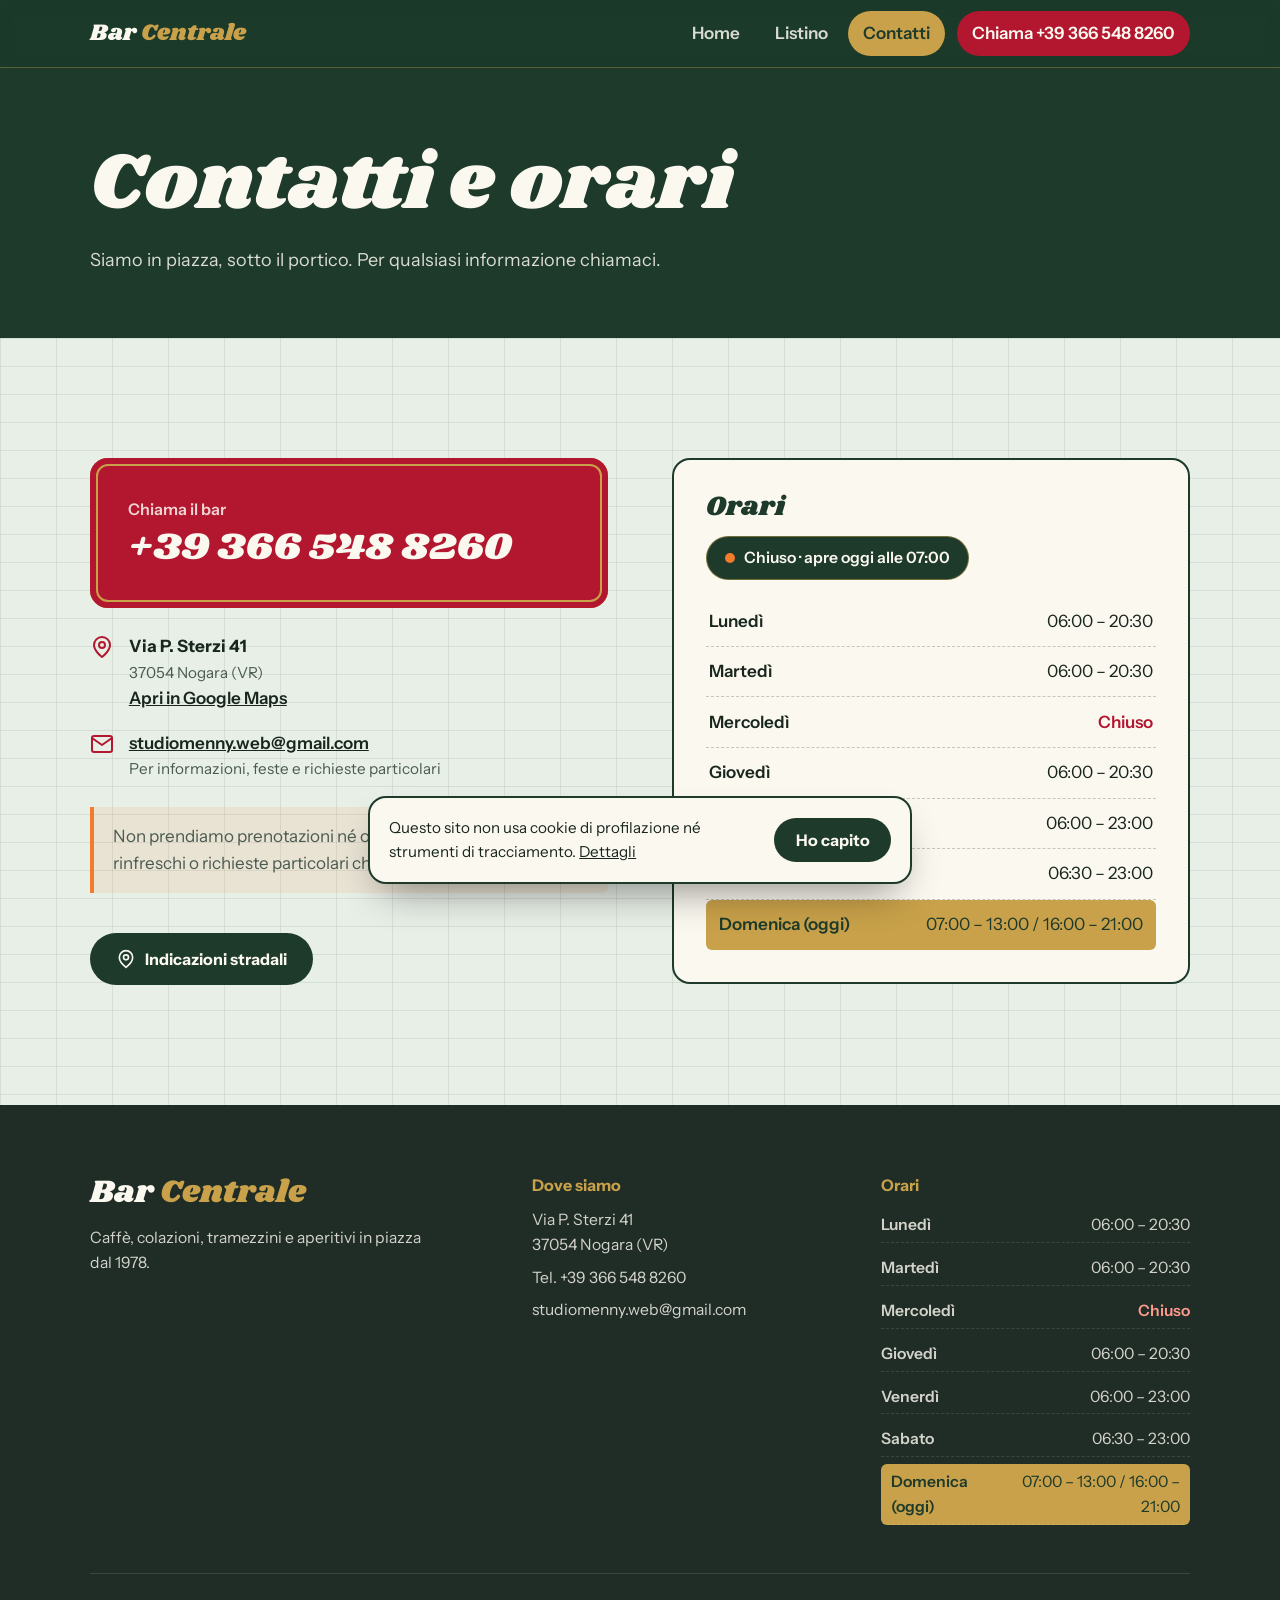
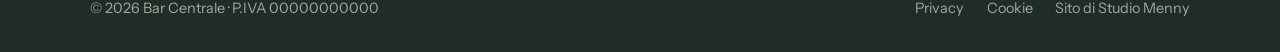
==== contatti.html @ 79d3b490 "Add files via upload" ====
<!DOCTYPE html>
<html lang="it">
<head>
<meta charset="utf-8">
<meta name="viewport" content="width=device-width, initial-scale=1, viewport-fit=cover">
<title>Contatti e orari · Bar Centrale</title>
<meta name="description" content="Telefono, email, indirizzo e orari del Bar Centrale in piazza.">
<meta name="theme-color" content="#1d3a2a">
<meta property="og:title" content="Contatti e orari · Bar Centrale">
<meta property="og:description" content="Telefono, email, indirizzo e orari del Bar Centrale in piazza.">
<meta property="og:type" content="website">
<meta property="og:image" content="img/hero.jpg">
<link rel="icon" href="favicon.svg" type="image/svg+xml">
<link rel="stylesheet" href="css/style.css">
</head>
<body>
<a class="salta" href="#contenuto">Vai al contenuto</a>
<header class="header">
  <div class="wrap">
    <a class="logo" href="index.html" aria-label="Bar Centrale, torna alla home">Bar <span>Centrale</span></a>
    <button class="burger" type="button" aria-label="Apri il menu" aria-expanded="false" aria-controls="nav"><span></span></button>
    <nav class="nav" id="nav" aria-label="Menu principale">
      <ul><li><a href="index.html">Home</a></li><li><a href="menu.html">Listino</a></li><li><a href="contatti.html" aria-current="page">Contatti</a></li><li><a class="nav-chiama" href="tel:+393665488260">Chiama +39 366 548 8260</a></li></ul>
    </nav>
  </div>
</header>
<main id="contenuto">

<section class="testata">
  <div class="wrap">
    <h1>Contatti e orari</h1>
    <p>Siamo in piazza, sotto il portico. Per qualsiasi informazione chiamaci.</p>
  </div>
</section>
<section class="sezione piastrelle">
  <div class="wrap contatti-pagina">
    <div>
      <a class="chiama-grande" href="tel:+393665488260"><small>Chiama il bar</small><strong>+39 366 548 8260</strong></a>
      <ul class="dati">
        <li><svg viewBox="0 0 24 24" fill="none" stroke="currentColor" stroke-width="2" stroke-linecap="round" stroke-linejoin="round" aria-hidden="true"><path d="M20 10c0 6-8 12-8 12s-8-6-8-12a8 8 0 0 1 16 0z"/><circle cx="12" cy="10" r="3"/></svg><div><strong>Via P. Sterzi 41</strong><span>37054 Nogara (VR)</span><a href="https://www.google.com/maps/search/?api=1&amp;query=Via+P.+Sterzi+41+Nogara+VR" target="_blank" rel="noopener">Apri in Google Maps</a></div></li>
        <li><svg viewBox="0 0 24 24" fill="none" stroke="currentColor" stroke-width="2" stroke-linecap="round" stroke-linejoin="round" aria-hidden="true"><rect x="2" y="4" width="20" height="16" rx="2"/><path d="m22 6-10 7L2 6"/></svg><div><a href="mailto:studiomenny.web@gmail.com">studiomenny.web@gmail.com</a><span>Per informazioni, feste e richieste particolari</span></div></li>
      </ul>
      <p class="avviso">Non prendiamo prenotazioni né ordini online: per feste, rinfreschi o richieste particolari chiamaci o passa al bancone.</p>
      <a class="btn btn-verde" href="https://www.google.com/maps/search/?api=1&amp;query=Via+P.+Sterzi+41+Nogara+VR" target="_blank" rel="noopener"><svg viewBox="0 0 24 24" fill="none" stroke="currentColor" stroke-width="2" stroke-linecap="round" stroke-linejoin="round" aria-hidden="true"><path d="M20 10c0 6-8 12-8 12s-8-6-8-12a8 8 0 0 1 16 0z"/><circle cx="12" cy="10" r="3"/></svg> Indicazioni stradali</a>
    </div>
    <div class="orari-box">
      <h3>Orari</h3>
      <p class="stato" data-stato aria-live="polite"></p>
      <ul class="orari" data-orari><li><span>Chiamaci per gli orari</span><span>+39 366 548 8260</span></li></ul>
    </div>
  </div>
</section>
</main>
<footer class="footer">
  <div class="wrap">
    <div class="footer-grid">
      <div>
        <a class="logo" href="index.html">Bar <span>Centrale</span></a>
        <p style="margin-top:1rem;max-width:22rem">Caffè, colazioni, tramezzini e aperitivi in piazza dal 1978.</p>
      </div>
      <div>
        <h3>Dove siamo</h3>
        <ul>
          <li>Via P. Sterzi 41<br>37054 Nogara (VR)</li>
          <li><a href="tel:+393665488260">Tel. +39 366 548 8260</a></li>
          <li><a href="mailto:studiomenny.web@gmail.com">studiomenny.web@gmail.com</a></li>
        </ul>
      </div>
      <div>
        <h3>Orari</h3>
        <ul class="orari" data-orari><li><span>Chiamaci per gli orari</span><span><a href="tel:+393665488260">+39 366 548 8260</a></span></li></ul>
      </div>
    </div>
    <div class="footer-fondo">
      <span>© <span data-anno>2026</span> Bar Centrale · P.IVA 00000000000</span>
      <ul>
        <li><a href="privacy.html">Privacy</a></li>
        <li><a href="cookie.html">Cookie</a></li>
        <li><a href="https://www.studiomenny.it/" target="_blank" rel="noopener">Sito di Studio Menny</a></li>
      </ul>
    </div>
  </div>
</footer>
<div class="cookie" role="region" aria-label="Informativa cookie">
  <p>Questo sito non usa cookie di profilazione né strumenti di tracciamento. <a href="cookie.html">Dettagli</a></p>
  <button class="btn btn-verde" type="button">Ho capito</button>
</div>
<button class="su" type="button" aria-label="Torna in cima alla pagina"><svg viewBox="0 0 24 24" fill="none" stroke="currentColor" stroke-width="2.5" stroke-linecap="round" stroke-linejoin="round" aria-hidden="true"><path d="m18 15-6-6-6 6"/></svg></button>
<script src="js/main.js" defer></script>
</body>
</html>
---- css/style.css ----
/* =========================================================
   BAR CENTRALE — foglio di stile
   Palette: verde bottiglia, piastrella, rosso bitter, spritz, ottone
   ========================================================= */

@font-face { font-family: "Shrikhand"; src: url("../fonts/shrikhand.woff2") format("woff2"); font-weight: 400; font-display: swap; }
@font-face { font-family: "Instrument"; src: url("../fonts/instrument-400.woff2") format("woff2"); font-weight: 400; font-display: swap; }
@font-face { font-family: "Instrument"; src: url("../fonts/instrument-600.woff2") format("woff2"); font-weight: 600; font-display: swap; }
@font-face { font-family: "Instrument"; src: url("../fonts/instrument-700.woff2") format("woff2"); font-weight: 700; font-display: swap; }

:root {
  --verde: #1d3a2a;
  --verde-2: #284d39;
  --lavagna: #1f2d26;
  --piastrella: #e8efe7;
  --fuga: rgba(29, 58, 42, .09);
  --rosso: #b3172f;
  --rosso-scuro: #8c1024;
  --spritz: #f27b2c;
  --ottone: #c9a14a;
  --panna: #fbf8f0;
  --testo: #18261e;
  --testo-2: #4a5a50;
  --display: "Shrikhand", "Georgia", serif;
  --sans: "Instrument", system-ui, -apple-system, "Segoe UI", Roboto, sans-serif;
  --wrap: 1180px;
  --pad: clamp(1.1rem, 4vw, 2.5rem);
  --header-h: 68px;
  --r-s: 6px;
  --r-l: 18px;
}

/* ---------- base ---------- */
*, *::before, *::after { box-sizing: border-box; }
html { -webkit-text-size-adjust: 100%; scroll-behavior: smooth; scroll-padding-top: calc(var(--header-h) + 12px); }
body {
  margin: 0;
  font-family: var(--sans);
  font-size: 1.0625rem;
  line-height: 1.6;
  color: var(--testo);
  background: var(--panna);
  overflow-x: hidden;
  -webkit-font-smoothing: antialiased;
}
body.menu-aperto { overflow: hidden; }
img { max-width: 100%; height: auto; display: block; }
a { color: inherit; }
h1, h2, h3 { margin: 0; line-height: 1.12; font-weight: 400; }
h2 { font-family: var(--display); font-size: clamp(2rem, 5.5vw, 3.4rem); color: var(--verde); letter-spacing: .005em; }
h3 { font-weight: 700; font-size: 1.15rem; }
p { margin: 0 0 1em; }
.wrap { width: 100%; max-width: var(--wrap); margin-inline: auto; padding-inline: var(--pad); }
.sezione { padding-block: clamp(4rem, 10vw, 7.5rem); }
.intro-sezione { max-width: 38rem; margin-bottom: clamp(2rem, 5vw, 3.5rem); }
.intro-sezione p { color: var(--testo-2); font-size: 1.125rem; margin-top: .9rem; }
.salta { position: absolute; left: -999px; top: 0; background: var(--ottone); color: var(--verde); padding: .7rem 1rem; z-index: 200; font-weight: 700; }
.salta:focus { left: 1rem; top: 1rem; }
:focus-visible { outline: 3px solid var(--spritz); outline-offset: 3px; border-radius: 3px; }
.visually-hidden { position: absolute !important; width: 1px; height: 1px; overflow: hidden; clip: rect(0 0 0 0); white-space: nowrap; }

/* pareti piastrellate */
.piastrelle {
  background-color: var(--piastrella);
  background-image:
    linear-gradient(var(--fuga) 1px, transparent 1px),
    linear-gradient(90deg, var(--fuga) 1px, transparent 1px);
  background-size: 56px 28px;
}

/* ---------- bottoni ---------- */
.btn {
  display: inline-flex; align-items: center; justify-content: center; gap: .55rem;
  min-height: 52px; padding: .8rem 1.5rem;
  font: 700 1rem/1 var(--sans); text-decoration: none;
  border: 2px solid transparent; border-radius: 999px; cursor: pointer;
  transition: transform .2s ease, background-color .2s ease, color .2s ease;
}
.btn svg { width: 20px; height: 20px; flex: none; }
.btn:active { transform: scale(.97); }
.btn-rosso { background: var(--rosso); color: var(--panna); }
.btn-rosso:hover { background: var(--rosso-scuro); }
.btn-chiaro { border-color: rgba(251, 248, 240, .7); color: var(--panna); }
.btn-chiaro:hover { background: var(--panna); color: var(--verde); }
.btn-verde { background: var(--verde); color: var(--panna); }
.btn-verde:hover { background: var(--verde-2); }

/* ---------- header ---------- */
.header {
  position: fixed; inset: 0 0 auto 0; z-index: 100;
  height: var(--header-h);
  background: rgba(29, 58, 42, .92);
  -webkit-backdrop-filter: saturate(140%) blur(10px);
  backdrop-filter: saturate(140%) blur(10px);
  color: var(--panna);
  border-bottom: 1px solid rgba(201, 161, 74, .35);
}
.header .wrap { height: 100%; display: flex; align-items: center; justify-content: space-between; gap: 1rem; }
.logo { font-family: var(--display); font-size: 1.45rem; text-decoration: none; color: var(--panna); white-space: nowrap; line-height: 1; }
.logo span { color: var(--ottone); }
.nav ul { list-style: none; margin: 0; padding: 0; display: flex; align-items: center; gap: .3rem; }
.nav a {
  display: block; padding: .55rem .95rem; border-radius: 999px;
  text-decoration: none; font-weight: 600; color: var(--panna); opacity: .85;
  transition: opacity .2s, background-color .2s;
}
.nav a:hover { opacity: 1; background: rgba(251, 248, 240, .1); }
.nav a[aria-current="page"] { opacity: 1; background: var(--ottone); color: var(--verde); }
.nav .nav-chiama { background: var(--rosso); opacity: 1; margin-left: .4rem; }
.nav .nav-chiama:hover { background: var(--rosso-scuro); }
.burger {
  display: none; width: 48px; height: 48px; margin-right: -8px;
  background: none; border: 0; cursor: pointer; color: var(--panna); position: relative;
}
.burger span, .burger::before, .burger::after {
  content: ""; position: absolute; left: 13px; width: 22px; height: 2px; background: currentColor;
  border-radius: 2px; transition: transform .25s ease, opacity .2s;
}
.burger::before { top: 17px; } .burger span { top: 23px; } .burger::after { top: 29px; }
.header.aperto .burger::before { transform: translateY(6px) rotate(45deg); }
.header.aperto .burger span { opacity: 0; }
.header.aperto .burger::after { transform: translateY(-6px) rotate(-45deg); }

@media (max-width: 860px) {
  .burger { display: block; }
  .nav {
    position: fixed; top: var(--header-h); left: 0; right: 0;
    height: calc(100vh - var(--header-h));
    height: calc(100dvh - var(--header-h));
    background: var(--verde); overflow-y: auto;
    padding: 1.5rem var(--pad) 3rem;
    visibility: hidden; opacity: 0; transform: translateY(-8px);
    transition: opacity .25s ease, transform .25s ease, visibility 0s linear .25s;
  }
  .header.aperto .nav { visibility: visible; opacity: 1; transform: none; transition-delay: 0s; }
  .nav ul { flex-direction: column; align-items: stretch; gap: .4rem; }
  .nav a { font-size: 1.35rem; padding: .9rem 1.1rem; border-radius: var(--r-s); }
  .nav .nav-chiama { margin: 1rem 0 0; text-align: center; }
}

/* ---------- hero con insegna ---------- */
.hero {
  position: relative; min-height: 100vh; min-height: 100svh;
  display: grid; place-items: center;
  padding: calc(var(--header-h) + 2rem) var(--pad) 3.5rem;
  color: var(--panna); text-align: center; overflow: hidden;
  background: var(--verde);
}
.hero-foto { position: absolute; inset: 0; }
.hero-foto img { width: 100%; height: 100%; object-fit: cover; }
.hero-foto::after {
  content: ""; position: absolute; inset: 0;
  background:
    radial-gradient(ellipse at 50% 45%, rgba(20, 38, 28, .35), rgba(20, 38, 28, .85) 75%),
    linear-gradient(to bottom, rgba(20, 38, 28, .5), rgba(20, 38, 28, .2) 40%, rgba(20, 38, 28, .9));
}
.hero-contenuto { position: relative; z-index: 1; display: grid; justify-items: center; gap: 1.6rem; max-width: 100%; }

/* l'insegna smaltata: l'elemento memorabile del sito */
.insegna {
  position: relative;
  background: var(--rosso);
  padding: clamp(1.4rem, 4vw, 2.2rem) clamp(1.6rem, 6vw, 3.6rem) clamp(1.6rem, 4vw, 2.4rem);
  border-radius: 22px;
  box-shadow:
    inset 0 0 0 5px var(--rosso),
    inset 0 0 0 8px var(--ottone),
    0 30px 60px -20px rgba(0, 0, 0, .7);
  max-width: 100%;
}
.insegna::before, .insegna::after { /* viti */
  content: ""; position: absolute; top: 50%; width: 10px; height: 10px; margin-top: -5px;
  border-radius: 50%; background: radial-gradient(circle at 35% 35%, #f3dc9c, var(--ottone) 55%, #7d6224);
}
.insegna::before { left: 18px; } .insegna::after { right: 18px; }
.insegna-anno { display: block; font-weight: 600; font-size: clamp(.85rem, 2.4vw, 1rem); letter-spacing: .04em; color: #f6d9a0; }
.insegna h1 {
  font-family: var(--display);
  font-size: clamp(3rem, 13vw, 7.5rem);
  line-height: .95;
  color: var(--panna);
  text-shadow: 0 3px 0 var(--rosso-scuro), 0 0 30px rgba(255, 210, 160, .35);
  word-break: keep-all;
}
.hero-sotto { font-size: clamp(1.1rem, 3vw, 1.35rem); max-width: 30rem; margin: 0; color: rgba(251, 248, 240, .92); }
.hero-azioni { display: flex; flex-wrap: wrap; justify-content: center; gap: .8rem; }

/* accensione dell'insegna: un solo momento animato al caricamento */
@media (prefers-reduced-motion: no-preference) {
  .insegna { animation: accendi 1.6s steps(1, end) .25s both; }
  @keyframes accendi {
    0% { filter: brightness(.35); } 12% { filter: brightness(1); } 18% { filter: brightness(.45); }
    26% { filter: brightness(1); } 32% { filter: brightness(.6); } 40%, 100% { filter: brightness(1); }
  }
}

/* stato aperto/chiuso */
.stato {
  display: inline-flex; align-items: center; gap: .6rem;
  padding: .55rem 1.1rem; border-radius: 999px;
  background: rgba(20, 38, 28, .75); border: 1px solid rgba(201, 161, 74, .5);
  font-weight: 600; font-size: .98rem;
}
.stato:empty { display: none; }
.stato::before { content: ""; width: 10px; height: 10px; border-radius: 50%; background: #9aa69f; flex: none; }
.stato.is-aperto::before { background: #4ee08a; box-shadow: 0 0 0 4px rgba(78, 224, 138, .22); }
.stato.is-chiuso::before { background: var(--spritz); }

/* ---------- striscia scorrevole ---------- */
.striscia { background: var(--spritz); color: var(--verde); overflow: hidden; border-block: 3px solid var(--verde); }
.striscia-traccia { display: flex; width: max-content; }
.striscia ul { display: flex; list-style: none; margin: 0; padding: 0; }
.striscia li { font-family: var(--display); font-size: clamp(1.3rem, 3.5vw, 1.8rem); padding: .55rem 1.2rem; white-space: nowrap; }
.striscia li::after { content: "✦"; font-family: var(--sans); font-size: .8em; margin-left: 2.4rem; color: var(--rosso); }
@media (prefers-reduced-motion: no-preference) {
  .striscia-traccia { animation: scorri 38s linear infinite; }
  @keyframes scorri { to { transform: translateX(-50%); } }
}

/* ---------- foto con riserva se manca il file ---------- */
.foto { position: relative; overflow: hidden; background: var(--verde-2); margin: 0; }
.foto img { width: 100%; height: 100%; object-fit: cover; }
.foto.noimg img { display: none; }
.foto.noimg {
  background-color: var(--verde-2);
  background-image:
    linear-gradient(rgba(251, 248, 240, .07) 1px, transparent 1px),
    linear-gradient(90deg, rgba(251, 248, 240, .07) 1px, transparent 1px);
  background-size: 28px 14px;
}
.foto.noimg::after {
  content: attr(data-nome); position: absolute; inset: auto 0 0 0; padding: .7rem 1rem;
  color: rgba(251, 248, 240, .75); font-size: .85rem; font-weight: 600;
}

/* ---------- il bar (intro) ---------- */
.ilbar-grid { display: grid; grid-template-columns: 1.05fr .95fr; gap: clamp(2rem, 6vw, 5rem); align-items: center; }
.ilbar-testo p { color: var(--testo-2); font-size: 1.125rem; max-width: 34rem; }
.ilbar-testo h2 { margin-bottom: 1.2rem; }
.ilbar-foto { aspect-ratio: 4 / 5; border-radius: var(--r-l); box-shadow: 14px 14px 0 var(--ottone); }
.firma { font-family: var(--display); color: var(--rosso); font-size: 1.5rem; margin-top: 1.4rem; }
@media (max-width: 760px) {
  .ilbar-grid { grid-template-columns: 1fr; }
  .ilbar-foto { aspect-ratio: 4 / 3; box-shadow: 8px 8px 0 var(--ottone); margin-right: 8px; }
}

/* ---------- dal bancone (mosaico prodotti) ---------- */
.mosaico {
  display: grid; gap: 14px;
  grid-template-columns: repeat(4, 1fr);
  grid-auto-rows: clamp(150px, 19vw, 230px);
}
.prodotto { position: relative; border-radius: var(--r-s); color: var(--panna); }
.prodotto .foto { position: absolute; inset: 0; border-radius: inherit; }
.prodotto .foto::before {
  content: ""; position: absolute; inset: 0; z-index: 1;
  background: linear-gradient(to top, rgba(20, 38, 28, .88), rgba(20, 38, 28, 0) 60%);
}
.prodotto-testo { flex-wrap: wrap; position: absolute; z-index: 2; left: 0; right: 0; bottom: 0; padding: 1rem 1.1rem; display: flex; justify-content: space-between; align-items: flex-end; gap: .8rem; }
.prodotto h3 { font-size: 1.1rem; }
.prezzo { font-family: var(--display); font-size: 1.35rem; color: #ffd29a; white-space: nowrap; line-height: 1; }
.prodotto.grande { grid-column: span 2; grid-row: span 2; }
.prodotto.grande h3 { font-family: var(--display); font-weight: 400; font-size: clamp(1.6rem, 3.5vw, 2.4rem); }
.prodotto.largo { grid-column: span 2; }
.mosaico-piede { margin-top: 2rem; display: flex; justify-content: center; }
@media (max-width: 760px) {
  .mosaico { grid-template-columns: 1fr 1fr; grid-auto-rows: 170px; gap: 10px; }
  .prodotto.grande { grid-row: span 2; }
  .prodotto-testo { flex-direction: column; align-items: flex-start; gap: .25rem; padding: .8rem; }
  .prodotto h3 { font-size: 1rem; }
}

/* ---------- la giornata (sequenza oraria reale) ---------- */
.giornata { background: var(--verde); color: var(--panna); }
.giornata h2 { color: var(--panna); }
.giornata .intro-sezione p { color: rgba(251, 248, 240, .78); }
.momenti { list-style: none; margin: 0; padding: 0; display: grid; grid-template-columns: repeat(3, 1fr); gap: clamp(1.2rem, 3vw, 2.2rem); }
.momento { border-top: 3px solid var(--ottone); padding-top: 1.2rem; }
.momento time { font-family: var(--display); font-size: clamp(1.8rem, 4vw, 2.4rem); color: var(--spritz); display: block; line-height: 1; margin-bottom: .7rem; }
.momento h3 { font-size: 1.3rem; margin-bottom: .5rem; }
.momento p { color: rgba(251, 248, 240, .8); margin: 0; }
@media (max-width: 760px) { .momenti { grid-template-columns: 1fr; } }

/* ---------- galleria: collage senza spazi vuoti ---------- */
/* desktop: 3 colonne x 3 righe = 9 celle -> 1 foto grande (4 celle) + 5 foto (1 cella) */
.galleria {
  display: grid; gap: 12px;
  grid-template-columns: repeat(3, 1fr);
  grid-auto-rows: clamp(150px, 24vw, 290px);
}
.galleria button {
  position: relative; display: block; width: 100%; height: 100%;
  padding: 0; border: 0; cursor: zoom-in; background: none;
  border-radius: var(--r-s); overflow: hidden;
}
.galleria button:nth-child(1) { grid-column: span 2; grid-row: span 2; }
.galleria .foto { position: absolute; inset: 0; transition: transform .5s ease; }
.galleria .foto img { position: absolute; inset: 0; width: 100%; height: 100%; object-fit: cover; }
.galleria button:hover .foto { transform: scale(1.04); }
.galleria button.noimg-btn { cursor: default; }
/* mobile: 2 colonne -> prima e ultima foto larghe, le altre a coppie */
@media (max-width: 600px) {
  .galleria { grid-template-columns: 1fr 1fr; grid-auto-rows: 38vw; gap: 8px; }
  .galleria button:nth-child(1) { grid-column: span 2; grid-row: span 1; }
  .galleria button:last-child:nth-child(even) { grid-column: span 2; }
}

.lightbox {
  position: fixed; inset: 0; z-index: 300;
  background: rgba(15, 26, 20, .94);
  display: none; align-items: center; justify-content: center;
  padding: 4.5rem 1rem 2rem;
}
.lightbox.aperto { display: flex; }
.lightbox img { max-width: 100%; max-height: 100%; width: auto; height: auto; object-fit: contain; border-radius: var(--r-s); }
.lightbox-chiudi {
  position: absolute; top: 1rem; right: 1rem; width: 48px; height: 48px; border-radius: 50%;
  border: 0; background: var(--panna); color: var(--verde); font-size: 1.6rem; line-height: 1; cursor: pointer;
}

/* ---------- blocco contatti rapido ---------- */
.contatti-rapidi { display: grid; grid-template-columns: 1.1fr 1fr; gap: clamp(2rem, 5vw, 4rem); align-items: start; }
.chiama-grande {
  display: block; text-decoration: none; color: var(--panna);
  background: var(--rosso); border-radius: var(--r-l);
  padding: clamp(1.6rem, 4vw, 2.4rem);
  box-shadow: inset 0 0 0 6px var(--rosso), inset 0 0 0 8px var(--ottone);
  transition: background-color .2s;
}
.chiama-grande:hover { background: var(--rosso-scuro); box-shadow: inset 0 0 0 6px var(--rosso-scuro), inset 0 0 0 8px var(--ottone); }
.chiama-grande small { display: block; font-weight: 600; opacity: .85; font-size: 1rem; }
.chiama-grande strong { display: block; font-family: var(--display); font-weight: 400; font-size: clamp(1.5rem, 7vw, 2.4rem); line-height: 1.1; margin-top: .3rem; }
.dati { list-style: none; margin: 1.6rem 0 0; padding: 0; display: grid; gap: 1.1rem; }
.dati li { display: grid; grid-template-columns: 26px 1fr; gap: .8rem; align-items: start; }
.dati svg { width: 24px; height: 24px; color: var(--rosso); margin-top: 2px; }
.dati a { font-weight: 600; word-break: break-word; }
.dati span { color: var(--testo-2); display: block; font-size: .95rem; }
@media (max-width: 760px) { .contatti-rapidi { grid-template-columns: 1fr; } }

/* tabella orari (generata da js/main.js) */
.orari { list-style: none; margin: 0; padding: 0; }
.orari li { display: flex; justify-content: space-between; gap: 1rem; padding: .7rem .2rem; border-bottom: 1px dashed rgba(29, 58, 42, .25); }
.orari li span:first-child { font-weight: 600; }
.orari li span:last-child { text-align: right; }
.orari li.oggi { background: var(--ottone); color: var(--verde); border-radius: var(--r-s); padding-inline: .8rem; border-bottom-color: transparent; }
.orari .chiuso-txt { color: var(--rosso); font-weight: 600; }
.orari li.oggi .chiuso-txt { color: var(--rosso-scuro); }
.orari-box { background: var(--panna); border-radius: var(--r-l); padding: clamp(1.3rem, 3vw, 2rem); border: 2px solid var(--verde); }
.orari-box h3 { font-family: var(--display); font-weight: 400; font-size: 1.7rem; color: var(--verde); margin-bottom: .8rem; }
.orari-box .stato { background: var(--verde); color: var(--panna); margin-bottom: 1rem; }
.noscript-orari { color: var(--testo-2); }

/* ---------- testata pagine interne ---------- */
.testata { background: var(--verde); color: var(--panna); padding: calc(var(--header-h) + clamp(2.5rem, 7vw, 4.5rem)) 0 clamp(2.5rem, 6vw, 4rem); }
.testata h1 { font-family: var(--display); font-size: clamp(2.6rem, 9vw, 5rem); color: var(--panna); }
.testata p { margin: 1rem 0 0; max-width: 36rem; color: rgba(251, 248, 240, .85); font-size: 1.125rem; }

/* ---------- listino a lavagna ---------- */
.lavagna-sezione { background: var(--lavagna); color: var(--panna); padding-block: clamp(2.5rem, 6vw, 4rem) clamp(4rem, 9vw, 6rem); }
.filtri { display: flex; gap: .5rem; overflow-x: auto; padding: .2rem .2rem 1rem; margin-bottom: 1.5rem; scrollbar-width: thin; -webkit-overflow-scrolling: touch; }
.filtri button {
  flex: none; min-height: 44px; padding: .5rem 1.1rem; border-radius: 999px;
  border: 1.5px solid rgba(251, 248, 240, .35); background: transparent; color: var(--panna);
  font: 600 .98rem var(--sans); cursor: pointer; transition: background-color .2s, color .2s, border-color .2s;
}
.filtri button:hover { border-color: var(--panna); }
.filtri button[aria-pressed="true"] { background: var(--ottone); border-color: var(--ottone); color: var(--verde); }
.lavagna {
  border: 10px solid #6b4a2b; border-radius: 10px;
  box-shadow: inset 0 0 0 2px #4d341e, 0 25px 50px -25px rgba(0, 0, 0, .8);
  background: radial-gradient(ellipse at 30% 20%, #2c3d34, #1a2620 75%);
  padding: clamp(1.4rem, 4vw, 3rem);
  display: grid; grid-template-columns: 1fr 1fr; gap: clamp(2rem, 5vw, 4rem) clamp(2rem, 6vw, 5rem);
}
.categoria[hidden] { display: none; }
.lavagna.filtrata { grid-template-columns: 1fr; max-width: 46rem; margin-inline: auto; }
.categoria h2 { color: var(--spritz); font-size: clamp(1.8rem, 4.5vw, 2.4rem); margin-bottom: .3rem; }
.categoria > p { color: rgba(251, 248, 240, .65); font-size: .98rem; margin-bottom: 1rem; }
.voci { list-style: none; margin: 0; padding: 0; }
.voci li { padding: .65rem 0; }
.voce-riga { display: flex; align-items: baseline; gap: .5rem; }
.voce-riga strong { font-weight: 600; font-size: 1.08rem; }
.voce-riga::after { content: none; }
.puntini { flex: 1; min-width: 1.5rem; border-bottom: 2px dotted rgba(251, 248, 240, .35); transform: translateY(-4px); }
.voce-prezzo { font-family: var(--display); color: #ffd29a; font-size: 1.15rem; white-space: nowrap; }
.voci small { display: block; color: rgba(251, 248, 240, .62); font-size: .93rem; margin-top: .1rem; padding-right: 3.5rem; }
.nota-listino { margin-top: 2rem; color: rgba(251, 248, 240, .7); font-size: .95rem; text-align: center; }
@media (max-width: 760px) {
  .lavagna { grid-template-columns: 1fr; border-width: 7px; }
  .voci small { padding-right: 0; }
}

/* ---------- pagina contatti ---------- */
.contatti-pagina { display: grid; grid-template-columns: 1fr 1fr; gap: clamp(2rem, 5vw, 4rem); align-items: start; }
.contatti-pagina .btn { margin-top: 1.4rem; }
.avviso {
  margin-top: 1.6rem; padding: 1rem 1.2rem; border-left: 4px solid var(--spritz);
  background: rgba(242, 123, 44, .1); border-radius: 0 var(--r-s) var(--r-s) 0; color: var(--testo-2);
}
@media (max-width: 760px) { .contatti-pagina { grid-template-columns: 1fr; } }

/* ---------- pagine legali ---------- */
.legale { max-width: 46rem; }
.legale h2 { font-family: var(--sans); font-weight: 700; font-size: 1.35rem; color: var(--verde); margin: 2.2rem 0 .7rem; }
.legale p, .legale li { color: var(--testo-2); }
.legale ul { padding-left: 1.2rem; }
.legale .aggiornato { font-size: .95rem; }

/* ---------- 404 ---------- */
.pagina-404 { min-height: 100vh; min-height: 100svh; display: grid; place-items: center; text-align: center; padding: var(--pad); background: var(--verde); color: var(--panna); }
.pagina-404 .insegna h1 { font-size: clamp(3rem, 14vw, 6rem); }
.pagina-404 p { margin: 1.6rem 0; font-size: 1.15rem; }

/* ---------- footer ---------- */
.footer { background: var(--lavagna); color: rgba(251, 248, 240, .82); padding: clamp(3rem, 7vw, 4.5rem) 0 2rem; font-size: .98rem; }
.footer-grid { display: grid; grid-template-columns: 1.3fr 1fr 1fr; gap: 2.5rem; }
.footer .logo { font-size: 2rem; }
.footer h3 { color: var(--ottone); font-size: 1rem; margin-bottom: .8rem; }
.footer ul { list-style: none; margin: 0; padding: 0; display: grid; gap: .45rem; }
.footer a { text-decoration: none; }
.footer a:hover { color: var(--panna); text-decoration: underline; }
.footer .orari li { padding: .3rem 0; border-bottom-color: rgba(251, 248, 240, .12); }
.footer .orari li.oggi { padding-inline: .6rem; }
.footer .orari .chiuso-txt { color: #ff9a8c; }
.footer .orari li.oggi .chiuso-txt { color: var(--rosso-scuro); }
.footer-fondo { margin-top: 3rem; padding-top: 1.4rem; border-top: 1px solid rgba(251, 248, 240, .12); display: flex; flex-wrap: wrap; justify-content: space-between; gap: .8rem 2rem; font-size: .9rem; color: rgba(251, 248, 240, .6); }
.footer-fondo ul { display: flex; flex-wrap: wrap; gap: .4rem 1.4rem; }
@media (max-width: 860px) { .footer-grid { grid-template-columns: 1fr 1fr; } .footer-grid > :first-child { grid-column: 1 / -1; } }
@media (max-width: 520px) { .footer-grid { grid-template-columns: 1fr; } }

/* ---------- banner cookie ---------- */
.cookie {
  position: fixed; z-index: 250; left: 1rem; right: 1rem; bottom: 1rem;
  bottom: calc(1rem + env(safe-area-inset-bottom, 0px));
  max-width: 34rem; margin-inline: auto;
  background: var(--panna); color: var(--testo); border: 2px solid var(--verde); border-radius: var(--r-l);
  padding: 1.1rem 1.2rem; box-shadow: 0 20px 40px -15px rgba(0, 0, 0, .45);
  display: none; gap: .9rem; align-items: center;
}
.cookie.visibile { display: flex; }
.cookie p { margin: 0; font-size: .95rem; }
.cookie .btn { min-height: 44px; padding: .6rem 1.2rem; flex: none; }
@media (max-width: 480px) { .cookie { flex-direction: column; align-items: stretch; text-align: left; } }

/* ---------- torna su ---------- */
.su {
  position: fixed; z-index: 90; right: 1rem; bottom: 1rem; bottom: calc(1rem + env(safe-area-inset-bottom, 0px));
  width: 48px; height: 48px; border-radius: 50%; border: 2px solid var(--ottone);
  background: var(--verde); color: var(--panna); cursor: pointer;
  display: grid; place-items: center;
  opacity: 0; visibility: hidden; transform: translateY(10px);
  transition: opacity .25s, transform .25s, visibility 0s linear .25s;
}
.su svg { width: 22px; height: 22px; }
.su.visibile { opacity: 1; visibility: visible; transform: none; transition-delay: 0s; }

@media (prefers-reduced-motion: reduce) {
  html { scroll-behavior: auto; }
  *, *::before, *::after { transition-duration: .01ms !important; animation: none !important; }
}

/* ritocchi: etichetta foto mancante in alto nelle tessere prodotto, prezzi lunghi su mobile */
.prodotto .foto.noimg::after { inset: 0 0 auto 0; }
@media (max-width: 760px) {
  .prodotto .prezzo { white-space: normal; font-size: 1.15rem; line-height: 1.1; }
}
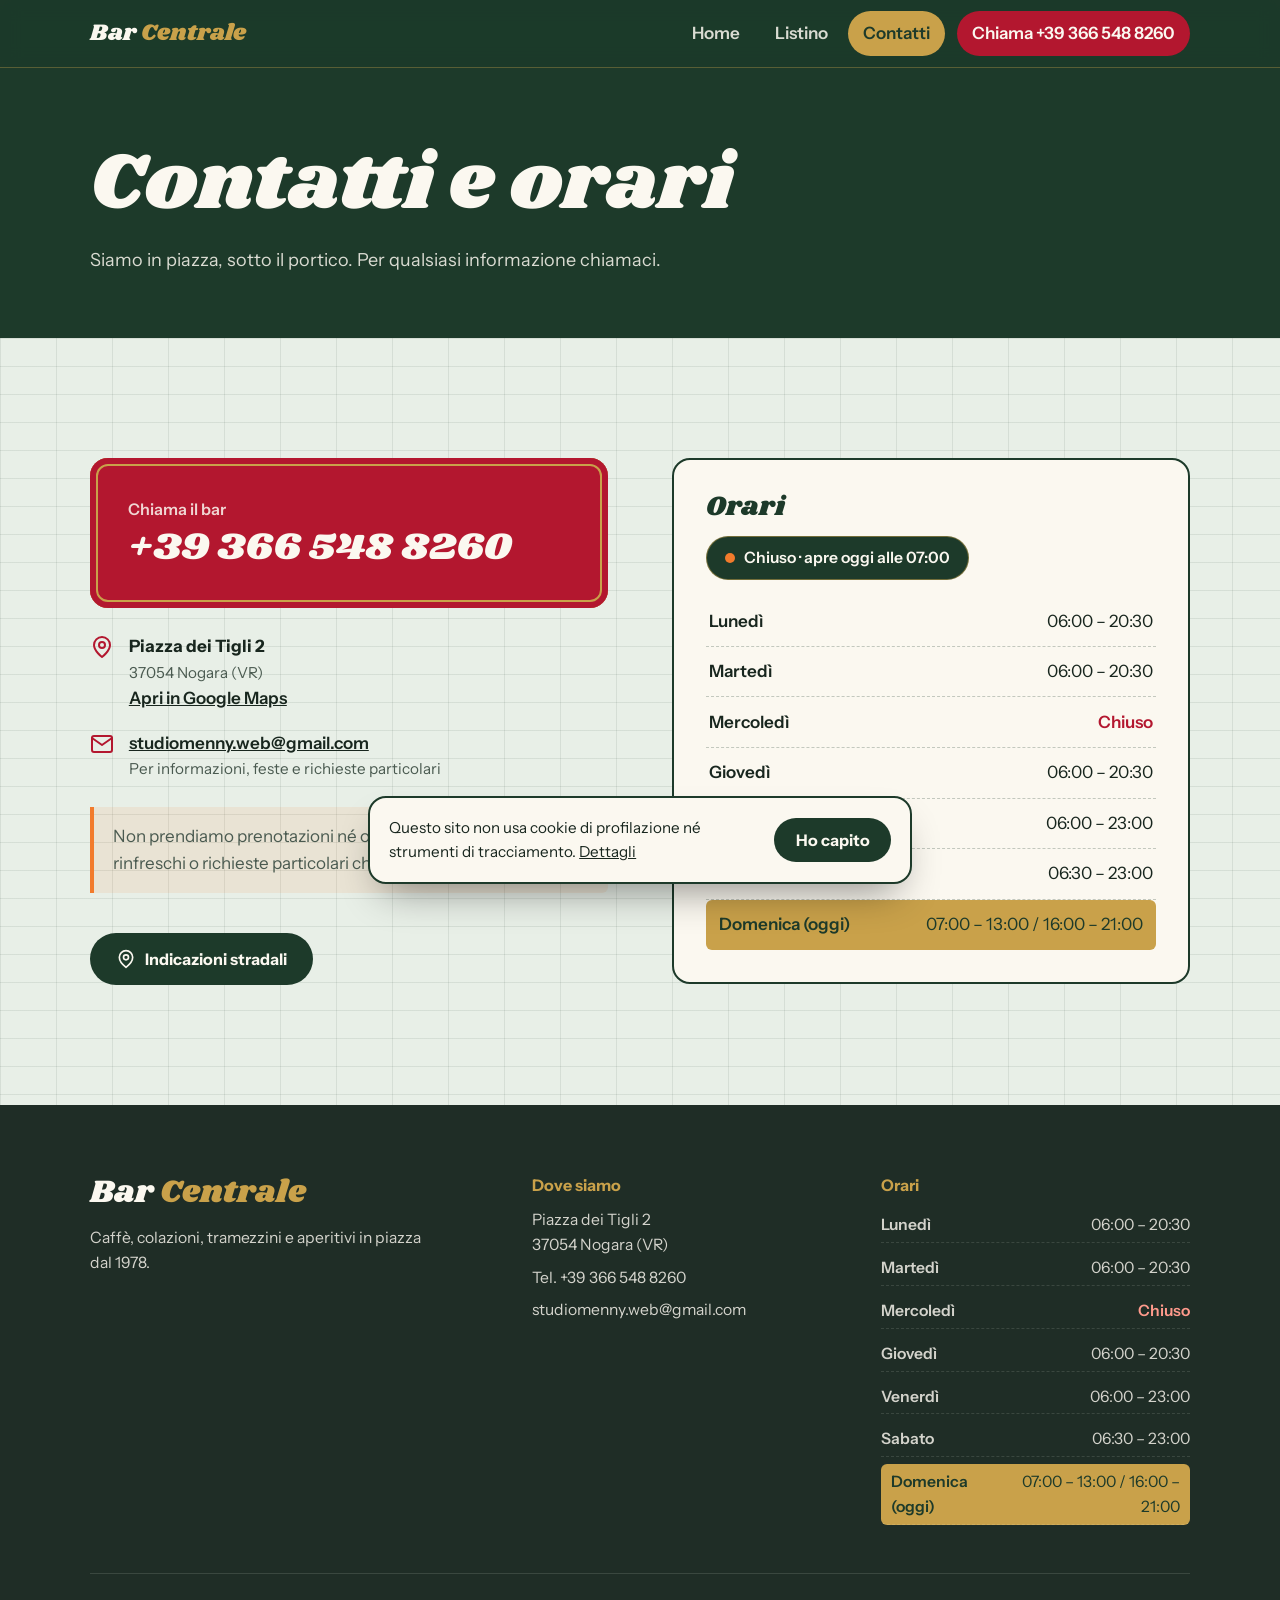
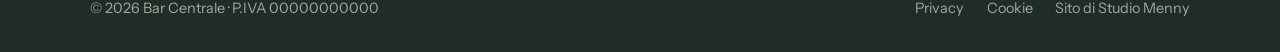
==== commit 35f1377b: "Add files via upload" ====
--- a/contatti.html
+++ b/contatti.html
@@ -9,7 +9,7 @@
 <meta property="og:title" content="Contatti e orari · Bar Centrale">
 <meta property="og:description" content="Telefono, email, indirizzo e orari del Bar Centrale in piazza.">
 <meta property="og:type" content="website">
-<meta property="og:image" content="img/hero.jpg">
+<meta property="og:image" content="https://studiomenny.github.io/BAR-CENTRALE/img/hero.jpg">
 <link rel="icon" href="favicon.svg" type="image/svg+xml">
 <link rel="stylesheet" href="css/style.css">
 </head>
@@ -37,11 +37,11 @@
     <div>
       <a class="chiama-grande" href="tel:+393665488260"><small>Chiama il bar</small><strong>+39 366 548 8260</strong></a>
       <ul class="dati">
-        <li><svg viewBox="0 0 24 24" fill="none" stroke="currentColor" stroke-width="2" stroke-linecap="round" stroke-linejoin="round" aria-hidden="true"><path d="M20 10c0 6-8 12-8 12s-8-6-8-12a8 8 0 0 1 16 0z"/><circle cx="12" cy="10" r="3"/></svg><div><strong>Via P. Sterzi 41</strong><span>37054 Nogara (VR)</span><a href="https://www.google.com/maps/search/?api=1&amp;query=Via+P.+Sterzi+41+Nogara+VR" target="_blank" rel="noopener">Apri in Google Maps</a></div></li>
+        <li><svg viewBox="0 0 24 24" fill="none" stroke="currentColor" stroke-width="2" stroke-linecap="round" stroke-linejoin="round" aria-hidden="true"><path d="M20 10c0 6-8 12-8 12s-8-6-8-12a8 8 0 0 1 16 0z"/><circle cx="12" cy="10" r="3"/></svg><div><strong>Piazza dei Tigli 2</strong><span>37054 Nogara (VR)</span><a href="https://www.google.com/maps/search/?api=1&amp;query=Nogara+VR" target="_blank" rel="noopener">Apri in Google Maps</a></div></li>
         <li><svg viewBox="0 0 24 24" fill="none" stroke="currentColor" stroke-width="2" stroke-linecap="round" stroke-linejoin="round" aria-hidden="true"><rect x="2" y="4" width="20" height="16" rx="2"/><path d="m22 6-10 7L2 6"/></svg><div><a href="mailto:studiomenny.web@gmail.com">studiomenny.web@gmail.com</a><span>Per informazioni, feste e richieste particolari</span></div></li>
       </ul>
       <p class="avviso">Non prendiamo prenotazioni né ordini online: per feste, rinfreschi o richieste particolari chiamaci o passa al bancone.</p>
-      <a class="btn btn-verde" href="https://www.google.com/maps/search/?api=1&amp;query=Via+P.+Sterzi+41+Nogara+VR" target="_blank" rel="noopener"><svg viewBox="0 0 24 24" fill="none" stroke="currentColor" stroke-width="2" stroke-linecap="round" stroke-linejoin="round" aria-hidden="true"><path d="M20 10c0 6-8 12-8 12s-8-6-8-12a8 8 0 0 1 16 0z"/><circle cx="12" cy="10" r="3"/></svg> Indicazioni stradali</a>
+      <a class="btn btn-verde" href="https://www.google.com/maps/search/?api=1&amp;query=Nogara+VR" target="_blank" rel="noopener"><svg viewBox="0 0 24 24" fill="none" stroke="currentColor" stroke-width="2" stroke-linecap="round" stroke-linejoin="round" aria-hidden="true"><path d="M20 10c0 6-8 12-8 12s-8-6-8-12a8 8 0 0 1 16 0z"/><circle cx="12" cy="10" r="3"/></svg> Indicazioni stradali</a>
     </div>
     <div class="orari-box">
       <h3>Orari</h3>
@@ -61,7 +61,7 @@
       <div>
         <h3>Dove siamo</h3>
         <ul>
-          <li>Via P. Sterzi 41<br>37054 Nogara (VR)</li>
+          <li>Piazza dei Tigli 2<br>37054 Nogara (VR)</li>
           <li><a href="tel:+393665488260">Tel. +39 366 548 8260</a></li>
           <li><a href="mailto:studiomenny.web@gmail.com">studiomenny.web@gmail.com</a></li>
         </ul>
--- a/css/style.css
+++ b/css/style.css
@@ -464,3 +464,18 @@
 @media (max-width: 760px) {
   .prodotto .prezzo { white-space: normal; font-size: 1.15rem; line-height: 1.1; }
 }
+
+/* ---------- caricamento foto: comparsa morbida invece dello "scatto" ---------- */
+/* la classe .js viene messa solo se lo script funziona: senza JS le foto si vedono subito */
+.js .foto img { opacity: 0; transition: opacity .45s ease; }
+.js .foto img.caricata { opacity: 1; }
+.js .foto:not(.noimg) {
+  background-color: var(--verde-2);
+  background-image: linear-gradient(110deg, rgba(251, 248, 240, 0) 30%, rgba(251, 248, 240, .08) 50%, rgba(251, 248, 240, 0) 70%);
+  background-size: 250% 100%;
+}
+@media (prefers-reduced-motion: no-preference) {
+  .js .foto:not(.noimg) { animation: attesa 1.4s ease-in-out infinite; }
+  .js .foto.pronta { animation: none; background-image: none; }
+  @keyframes attesa { from { background-position: 120% 0; } to { background-position: -20% 0; } }
+}
